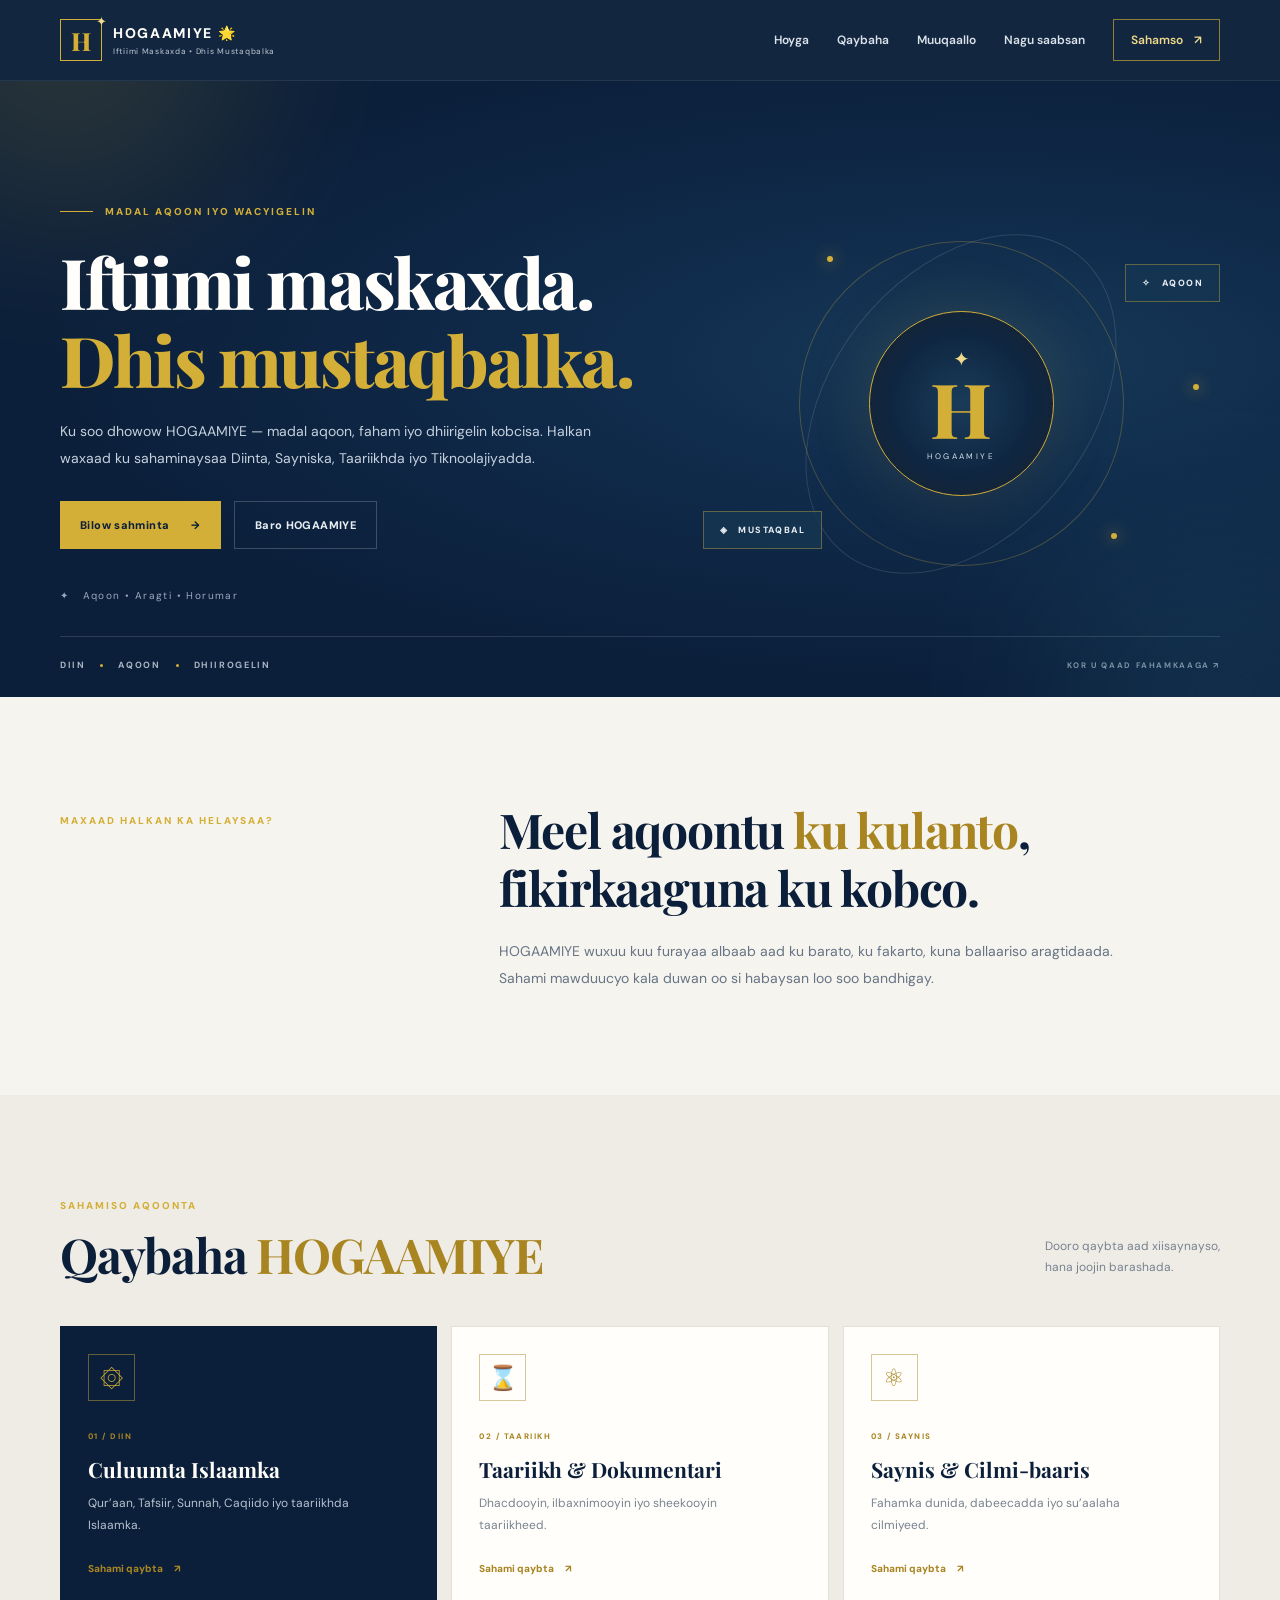
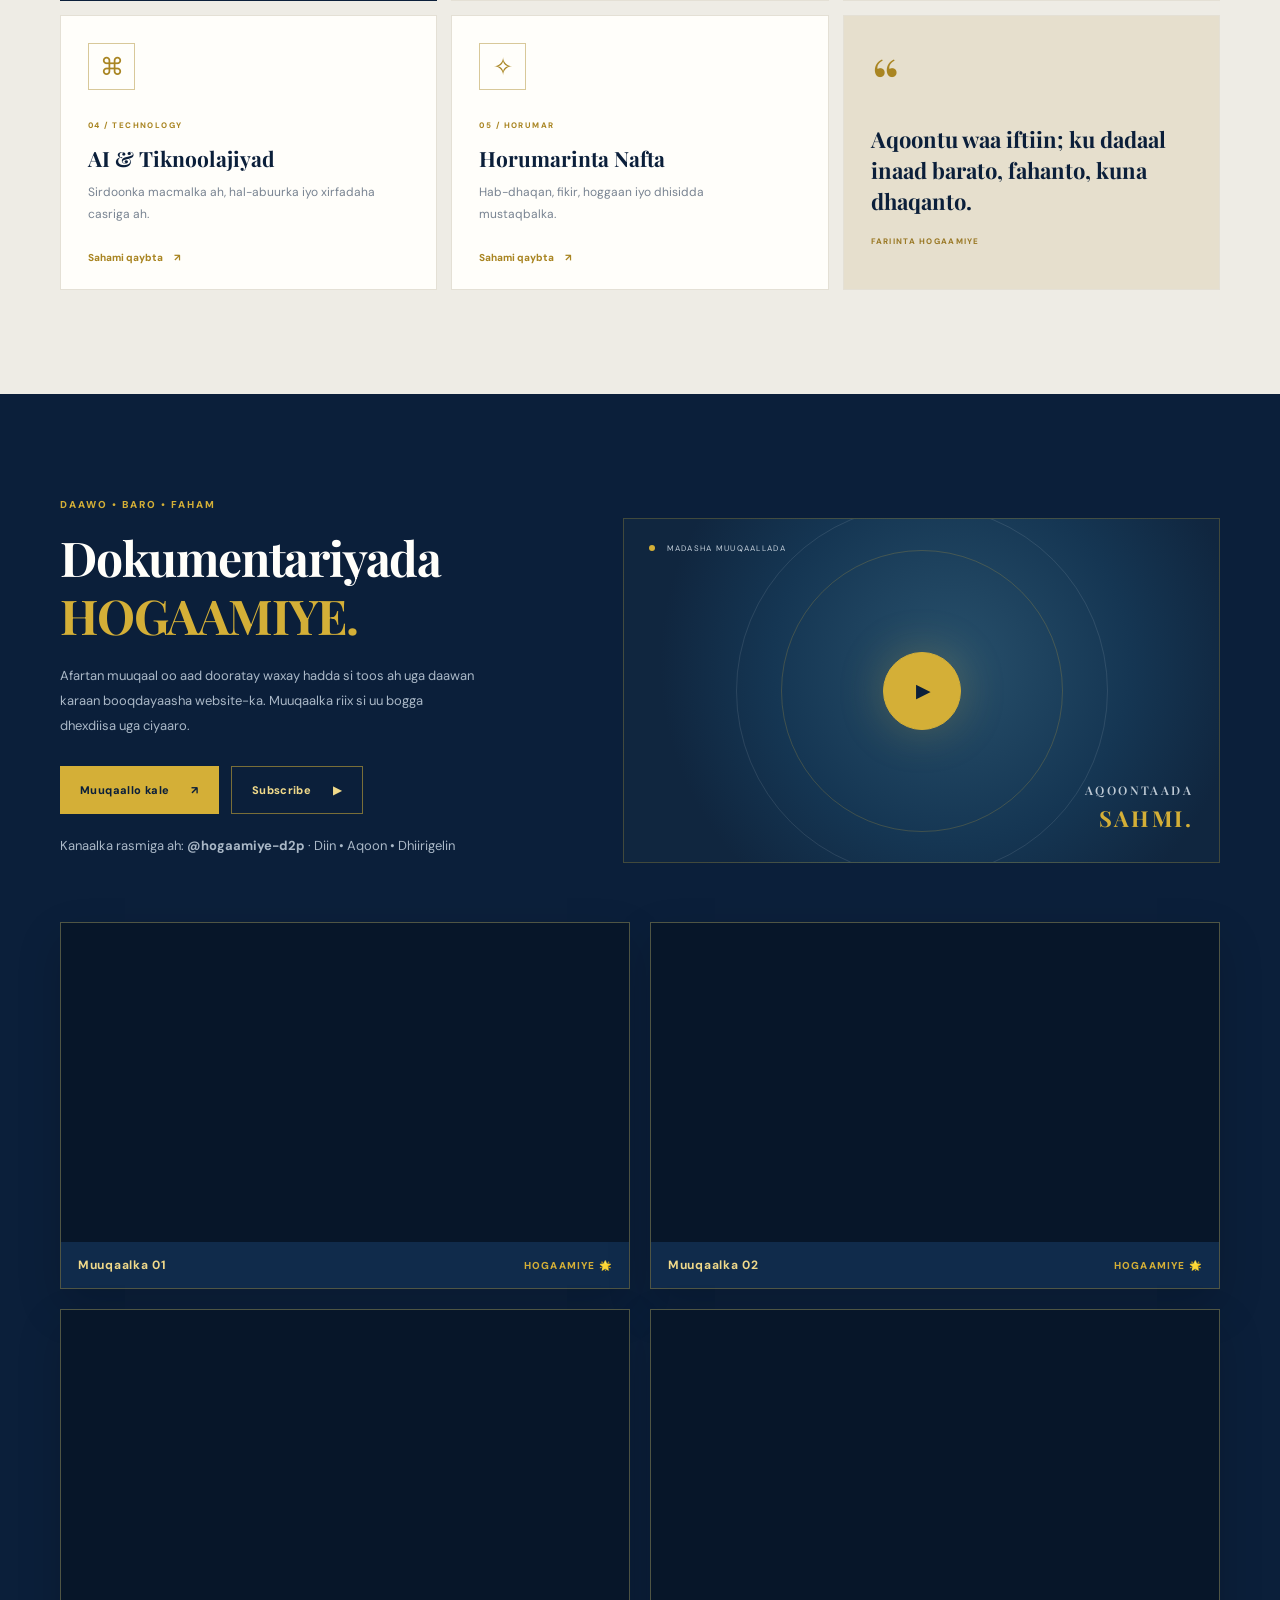
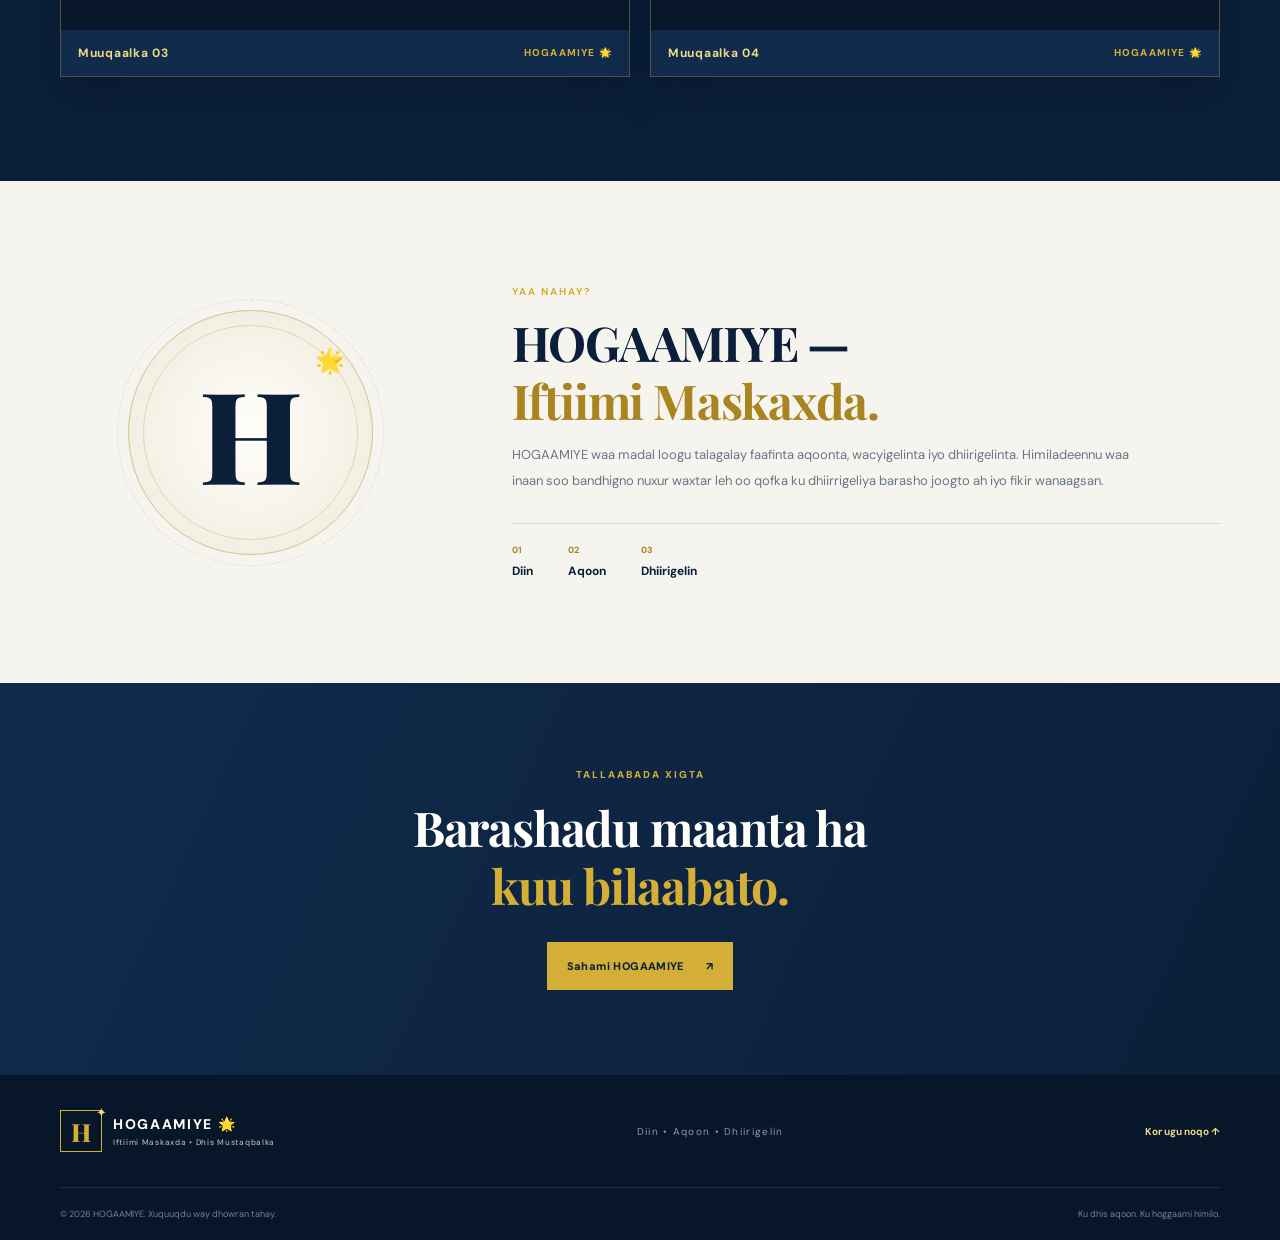
==== index.html @ 1dc95481 "Update index.html" ====
<!DOCTYPE html>
<html lang="so">
<head>
  <meta charset="UTF-8">
  <meta name="viewport" content="width=device-width, initial-scale=1.0">
  <meta name="theme-color" content="#0b1f3a">
    <meta name="description" content="HOGAAMIYE — Iftiimi Maskaxda, Dhis Mustaqbalka. Diin, Aqoon iyo Dhiirigelin.">
   <link rel="canonical" href="https://farxaancabdiawyuunis4527-coder.github.io/hogaamiye-website/"><link rel="canonical" href="https://farxaancabdiawyuunis4527-coder.github.io/hogaamiye-website/">
<meta name="google-site-verification" content="nYVg5DoBSWemL8lHTzxCC81FP32KSUii2w-aWus8ct8" />
  <meta property="og:type" content="website">
  <meta property="og:locale" content="so_SO">
  <meta property="og:site_name" content="HOGAAMIYE">
  <meta property="og:title" content="HOGAAMIYE 🌟 | Iftiimi Maskaxda">
  <meta property="og:description" content="Diin, Aqoon iyo Dhiirigelin. Iftiimi Maskaxda, Dhis Mustaqbalka.">
  <meta property="og:url" content="https://farxaancabdiawyuunis4527-coder.github.io/hogaamiye-website/">

  <meta name="twitter:card" content="summary">
  <meta name="twitter:title" content="HOGAAMIYE 🌟">

    <meta name="twitter:description" content="Iftiimi Maskaxda • Dhis Mustaqbalka">
  <title>HOGAAMIYE 🌟 | Iftiimi Maskaxda</title>
  <link rel="preconnect" href="https://fonts.googleapis.com">
  <link rel="preconnect" href="https://fonts.gstatic.com" crossorigin>
  <link href="https://fonts.googleapis.com/css2?family=DM+Sans:wght@400;500;600;700;800&family=Playfair+Display:wght@600;700;800&display=swap" rel="stylesheet">
  <link rel="stylesheet" href="styles.css">
  <script src="script.js" defer></script>
  <style>
    .video-library{display:grid;grid-template-columns:repeat(2,minmax(0,1fr));gap:20px;margin-top:38px}
    .video-card{overflow:hidden;background:#102b4b;border:1px solid rgba(212,175,55,.32);box-shadow:0 18px 42px rgba(0,0,0,.16)}
    .video-frame{position:relative;width:100%;aspect-ratio:16/9;background:#071629}
    .video-frame iframe{position:absolute;inset:0;width:100%;height:100%;border:0}
    .video-card-caption{display:flex;justify-content:space-between;align-items:center;gap:12px;padding:15px 17px;color:#f6f4ee}
    .video-card-caption strong{font-size:12px;letter-spacing:.06em}
    .video-card-caption span{color:#d4af37;font-size:10px;font-weight:800;letter-spacing:.12em}
    .channel-actions{display:flex;flex-wrap:wrap;gap:12px;margin-top:28px}
    .channel-note{margin-top:16px;color:#aab8c7;font-size:11px;line-height:1.7}
    @media(max-width:640px){.video-library{grid-template-columns:1fr;gap:15px}.video-card-caption{padding:13px 14px}.channel-actions{flex-direction:column;align-items:stretch}.channel-actions .button{width:100%}}
  </style>
</head>
<body>
  <a class="skip-link" href="#main">U gudub nuxurka</a>
  <header class="site-header">
    <div class="container nav-wrap">
      <a class="brand" href="#home" aria-label="HOGAAMIYE - Hoyga">
        <span class="brand-mark">H<span>✦</span></span>
        <span class="brand-name">HOGAAMIYE <b>🌟</b><small>Iftiimi Maskaxda • Dhis Mustaqbalka</small></span>
      </a>
      <button class="menu-toggle" type="button" aria-label="Fur menu-ga" aria-expanded="false" aria-controls="primary-nav"><span></span><span></span><span></span></button>
      <nav class="nav-links" id="primary-nav" aria-label="Menu-ga guud">
        <a href="#home">Hoyga</a><a href="#qaybaha">Qaybaha</a><a href="#muuqaallo">Muuqaallo</a><a href="#nagu-saabsan">Nagu saabsan</a>
        <a class="nav-cta" href="#qaybaha">Sahamso <span>↗</span></a>
      </nav>
    </div>
  </header>

  <main id="main">
    <section class="hero" id="home">
      <div class="hero-glow glow-one"></div><div class="hero-glow glow-two"></div>
      <div class="container hero-grid">
        <div class="hero-copy">
          <p class="eyebrow"><span></span> MADAL AQOON IYO WACYIGELIN</p>
          <h1>Iftiimi maskaxda.<br><em>Dhis mustaqbalka.</em></h1>
          <p class="hero-description">Ku soo dhowow HOGAAMIYE — madal aqoon, faham iyo dhiirigelin kobcisa. Halkan waxaad ku sahaminaysaa Diinta, Sayniska, Taariikhda iyo Tiknoolajiyadda.</p>
          <div class="hero-actions"><a class="button button-gold" href="#qaybaha">Bilow sahminta <span>→</span></a><a class="button button-quiet" href="#nagu-saabsan">Baro HOGAAMIYE</a></div>
          <p class="hero-note">✦ &nbsp; Aqoon • Aragti • Horumar</p>
        </div>
        <div class="hero-art" aria-label="Astaanta HOGAAMIYE">
          <div class="art-ring ring-one"></div><div class="art-ring ring-two"></div>
          <div class="art-core"><span class="core-spark">✦</span><strong>H</strong><small>HOGAAMIYE</small></div>
          <div class="floating-card floating-top">✧ &nbsp; AQOON</div><div class="floating-card floating-bottom">◈ &nbsp; MUSTAQBAL</div>
          <i class="art-dot dot-one"></i><i class="art-dot dot-two"></i><i class="art-dot dot-three"></i>
        </div>
      </div>
      <div class="container hero-bottom"><span>DIIN</span><i></i><span>AQOON</span><i></i><span>DHIIROGELIN</span><b>KOR U QAAD FAHAMKAAGA ↗</b></div>
    </section>

    <section class="intro section">
      <div class="container intro-grid"><p class="section-kicker">MAXAAD HALKAN KA HELAYSAA?</p><div><h2>Meel aqoontu <em>ku kulanto</em>,<br>fikirkaaguna ku kobco.</h2><p class="intro-text">HOGAAMIYE wuxuu kuu furayaa albaab aad ku barato, ku fakarto, kuna ballaariso aragtidaada. Sahami mawduucyo kala duwan oo si habaysan loo soo bandhigay.</p></div></div>
    </section>

    <section class="topics-section section" id="qaybaha">
      <div class="container">
        <div class="section-heading"><div><p class="section-kicker">SAHAMISO AQOONTA</p><h2>Qaybaha <em>HOGAAMIYE</em></h2></div><p>Dooro qaybta aad xiisaynayso,<br>hana joojin barashada.</p></div>
        <div class="topic-grid">
          <article class="topic-card topic-feature"><div class="topic-icon">۞</div><span class="topic-number">01 / DIIN</span><h3>Culuumta Islaamka</h3><p>Qur’aan, Tafsiir, Sunnah, Caqiido iyo taariikhda Islaamka.</p><a class="topic-link" href="#muuqaallo">Sahami qaybta <span>↗</span></a></article>
          <article class="topic-card"><div class="topic-icon">⌛</div><span class="topic-number">02 / TAARIIKH</span><h3>Taariikh & Dokumentari</h3><p>Dhacdooyin, ilbaxnimooyin iyo sheekooyin taariikheed.</p><a class="topic-link" href="#muuqaallo">Sahami qaybta <span>↗</span></a></article>
          <article class="topic-card"><div class="topic-icon">⚛</div><span class="topic-number">03 / SAYNIS</span><h3>Saynis & Cilmi-baaris</h3><p>Fahamka dunida, dabeecadda iyo su’aalaha cilmiyeed.</p><a class="topic-link" href="#muuqaallo">Sahami qaybta <span>↗</span></a></article>
          <article class="topic-card"><div class="topic-icon">⌘</div><span class="topic-number">04 / TECHNOLOGY</span><h3>AI & Tiknoolajiyad</h3><p>Sirdoonka macmalka ah, hal-abuurka iyo xirfadaha casriga ah.</p><a class="topic-link" href="#muuqaallo">Sahami qaybta <span>↗</span></a></article>
          <article class="topic-card"><div class="topic-icon">✧</div><span class="topic-number">05 / HORUMAR</span><h3>Horumarinta Nafta</h3><p>Hab-dhaqan, fikir, hoggaan iyo dhisidda mustaqbalka.</p><a class="topic-link" href="#muuqaallo">Sahami qaybta <span>↗</span></a></article>
          <article class="topic-card topic-quote"><span class="quote-mark">“</span><blockquote>Aqoontu waa iftiin; ku dadaal inaad barato, fahanto, kuna dhaqanto.</blockquote><span class="quote-credit">FARIINTA HOGAAMIYE</span></article>
        </div>
      </div>
    </section>

    <section class="media-section section" id="muuqaallo">
      <div class="container">
        <div class="media-wrap">
          <div class="media-copy">
            <p class="section-kicker">DAAWO • BARO • FAHAM</p>
            <h2>Dokumentariyada<br><em>HOGAAMIYE.</em></h2>
            <p>Afartan muuqaal oo aad dooratay waxay hadda si toos ah uga daawan karaan booqdayaasha website-ka. Muuqaalka riix si uu bogga dhexdiisa uga ciyaaro.</p>
            <div class="channel-actions">
              <a class="button button-gold" href="https://www.youtube.com/@hogaamiye-d2p/videos" target="_blank" rel="noopener noreferrer">Muuqaallo kale <span>↗</span></a>
              <a class="button button-outline" href="https://www.youtube.com/@hogaamiye-d2p?sub_confirmation=1" target="_blank" rel="noopener noreferrer">Subscribe <span>▶</span></a>
            </div>
            <p class="channel-note">Kanaalka rasmiga ah: <strong>@hogaamiye-d2p</strong> · Diin • Aqoon • Dhiirigelin</p>
          </div>
          <div class="media-visual"><div class="play-orbit">▶</div><div class="media-label"><i></i> MADASHA MUUQAALLADA</div><div class="media-caption">AQOONTAADA<br><strong>SAHMI.</strong></div></div>
        </div>

        <div class="video-library" aria-label="Afarta muuqaal ee HOGAAMIYE">
          <article class="video-card">
            <div class="video-frame"><iframe src="https://www.youtube-nocookie.com/embed/nGysJ0yKQR0" title="Muuqaalka koowaad ee HOGAAMIYE" loading="lazy" allow="accelerometer; autoplay; clipboard-write; encrypted-media; gyroscope; picture-in-picture; web-share" referrerpolicy="strict-origin-when-cross-origin" allowfullscreen></iframe></div>
            <div class="video-card-caption"><strong>Muuqaalka 01</strong><span>HOGAAMIYE 🌟</span></div>
          </article>
          <article class="video-card">
            <div class="video-frame"><iframe src="https://www.youtube-nocookie.com/embed/wNEOc0eQx5k" title="Muuqaalka labaad ee HOGAAMIYE" loading="lazy" allow="accelerometer; autoplay; clipboard-write; encrypted-media; gyroscope; picture-in-picture; web-share" referrerpolicy="strict-origin-when-cross-origin" allowfullscreen></iframe></div>
            <div class="video-card-caption"><strong>Muuqaalka 02</strong><span>HOGAAMIYE 🌟</span></div>
          </article>
          <article class="video-card">
            <div class="video-frame"><iframe src="https://www.youtube-nocookie.com/embed/G75jPDDBTy0" title="Muuqaalka saddexaad ee HOGAAMIYE" loading="lazy" allow="accelerometer; autoplay; clipboard-write; encrypted-media; gyroscope; picture-in-picture; web-share" referrerpolicy="strict-origin-when-cross-origin" allowfullscreen></iframe></div>
            <div class="video-card-caption"><strong>Muuqaalka 03</strong><span>HOGAAMIYE 🌟</span></div>
          </article>
          <article class="video-card">
            <div class="video-frame"><iframe src="https://www.youtube-nocookie.com/embed/3ZjzNCwo0BY" title="Muuqaalka afraad ee HOGAAMIYE" loading="lazy" allow="accelerometer; autoplay; clipboard-write; encrypted-media; gyroscope; picture-in-picture; web-share" referrerpolicy="strict-origin-when-cross-origin" allowfullscreen></iframe></div>
            <div class="video-card-caption"><strong>Muuqaalka 04</strong><span>HOGAAMIYE 🌟</span></div>
          </article>
        </div>
      </div>
    </section>

    <section class="about-section section" id="nagu-saabsan">
      <div class="container about-grid"><div class="about-symbol"><span>H</span><b>🌟</b></div><div class="about-copy"><p class="section-kicker">YAA NAHAY?</p><h2>HOGAAMIYE —<br><em>Iftiimi Maskaxda.</em></h2><p>HOGAAMIYE waa madal loogu talagalay faafinta aqoonta, wacyigelinta iyo dhiirigelinta. Himiladeennu waa inaan soo bandhigno nuxur waxtar leh oo qofka ku dhiirrigeliya barasho joogto ah iyo fikir wanaagsan.</p><div class="values-row"><span>01 <b>Diin</b></span><span>02 <b>Aqoon</b></span><span>03 <b>Dhiirigelin</b></span></div></div></div>
    </section>

    <section class="closing-section"><div class="container closing-inner"><p class="section-kicker">TALLAABADA XIGTA</p><h2>Barashadu maanta ha<br><em>kuu bilaabato.</em></h2><a class="button button-gold" href="#qaybaha">Sahami HOGAAMIYE <span>↗</span></a></div></section>
  </main>

  <footer class="site-footer"><div class="container footer-top"><a class="brand" href="#home"><span class="brand-mark">H<span>✦</span></span><span class="brand-name">HOGAAMIYE <b>🌟</b><small>Iftiimi Maskaxda • Dhis Mustaqbalka</small></span></a><p>Diin • Aqoon • Dhiirigelin</p><a class="back-top" href="#home">Kor ugu noqo ↑</a></div><div class="container footer-bottom"><span>© <span id="current-year">2026</span> HOGAAMIYE. Xuquuqdu way dhowran tahay.</span><span>Ku dhis aqoon. Ku hoggaami himilo.</span></div></footer>
</body>
</html>
---- styles.css ----
:root{--navy:#0b1f3a;--navy2:#102b4b;--gold:#d4af37;--gold-light:#f0d98a;--paper:#f6f4ee;--white:#fffefa;--ink:#17283b;--muted:#aab5c1;--serif:'Playfair Display',Georgia,serif;--sans:'DM Sans',Arial,sans-serif}
*{box-sizing:border-box}html{scroll-behavior:smooth;scroll-padding-top:85px}body{margin:0;font-family:var(--sans);color:var(--ink);background:var(--paper);-webkit-font-smoothing:antialiased}a{color:inherit;text-decoration:none}.container{width:min(1160px,calc(100% - 48px));margin-inline:auto}.section{padding:104px 0}.skip-link{position:absolute;top:-60px;left:16px;z-index:1000;padding:12px 16px;background:var(--gold);color:var(--navy)}.skip-link:focus{top:12px}
.site-header{position:sticky;top:0;z-index:100;background:rgba(11,31,58,.97);border-bottom:1px solid rgba(255,255,255,.08);backdrop-filter:blur(14px)}.nav-wrap{min-height:80px;display:flex;align-items:center;justify-content:space-between;gap:24px}.brand{display:inline-flex;align-items:center;gap:11px;color:var(--white)}.brand-mark{width:42px;height:42px;display:grid;place-items:center;position:relative;border:1px solid var(--gold);color:var(--gold);font:800 25px var(--serif)}.brand-mark span{position:absolute;top:-7px;right:-6px;font:13px var(--sans);color:var(--gold-light)}.brand-name{font-weight:800;letter-spacing:.12em;font-size:14px}.brand-name b{color:var(--gold)}.brand-name small{display:block;margin-top:4px;color:#aab5c1;font-size:8px;font-weight:500;letter-spacing:.09em}.nav-links{display:flex;align-items:center;gap:28px;color:#dbe2e9;font-size:12px;font-weight:600}.nav-links>a:not(.nav-cta):hover{color:var(--gold-light)}.nav-cta{padding:12px 17px;border:1px solid rgba(212,175,55,.65);color:var(--gold-light)}.nav-cta span{margin-left:8px}.menu-toggle{display:none;border:1px solid rgba(255,255,255,.22);background:transparent;padding:9px}.menu-toggle span{width:21px;height:2px;display:block;background:var(--gold);margin:4px}
.hero{position:relative;overflow:hidden;padding:90px 0 26px;color:var(--white);background:radial-gradient(ellipse at 77% 45%,#173958 0,#102b4b 28%,var(--navy) 68%)}.hero-glow{position:absolute;width:370px;height:370px;border-radius:50%;filter:blur(85px);opacity:.14;pointer-events:none}.glow-one{background:var(--gold);top:-230px;left:-120px}.glow-two{background:#3c88ad;right:-130px;bottom:-190px}.hero-grid{min-height:465px;display:grid;grid-template-columns:1.08fr .92fr;align-items:center;gap:35px;position:relative;z-index:1}.eyebrow,.section-kicker{color:var(--gold);font-size:10px;font-weight:800;letter-spacing:.2em}.eyebrow{display:flex;align-items:center;gap:12px}.eyebrow span{width:33px;height:1px;background:var(--gold)}.hero h1{margin:24px 0 20px;font:800 clamp(43px,5.5vw,70px)/1.12 var(--serif);letter-spacing:-.035em}.hero h1 em,h2 em{color:var(--gold);font-style:normal}.hero-description{max-width:540px;color:#c5d0dc;line-height:1.9;font-size:14px}.hero-actions{display:flex;flex-wrap:wrap;align-items:center;gap:13px;margin-top:30px}.button{min-height:48px;display:inline-flex;align-items:center;justify-content:center;gap:22px;padding:0 20px;font-size:11px;font-weight:800;letter-spacing:.035em;transition:transform .2s,background .2s}.button:hover{transform:translateY(-3px)}.button-gold{background:var(--gold);color:var(--navy)}.button-gold:hover{background:var(--gold-light)}.button-quiet{color:#e8edf2;border:1px solid rgba(255,255,255,.2)}.hero-note{margin-top:40px;color:#9aaabc;font-size:10px;letter-spacing:.14em}.hero-art{min-height:400px;display:grid;place-items:center;position:relative}.art-ring{position:absolute;border:1px solid rgba(212,175,55,.28);border-radius:50%}.ring-one{width:325px;height:325px;transform:rotate(-24deg)}.ring-two{width:260px;height:380px;border-color:rgba(255,255,255,.12);transform:rotate(38deg)}.art-core{width:185px;height:185px;display:flex;flex-direction:column;align-items:center;justify-content:center;border-radius:50%;border:1px solid var(--gold);background:radial-gradient(circle,#1a3c59,#0b1f3a 72%);box-shadow:0 0 65px rgba(212,175,55,.13),inset 0 0 30px rgba(212,175,55,.08)}.core-spark{color:var(--gold-light);font-size:20px}.core-title{color:var(--gold);font:800 76px/.95 var(--serif)}.art-core strong{color:var(--gold);font:800 76px/.95 var(--serif)}.art-core small{margin-top:7px;color:#d6deea;font-size:8px;letter-spacing:.3em}.floating-card{position:absolute;padding:12px 16px;color:#e8edf2;background:rgba(21,54,82,.8);border:1px solid rgba(212,175,55,.4);font-size:9px;font-weight:800;letter-spacing:.16em}.floating-top{top:60px;right:0}.floating-bottom{bottom:55px;left:0}.art-dot{position:absolute;width:6px;height:6px;background:var(--gold);border-radius:50%;box-shadow:0 0 15px var(--gold)}.dot-one{top:52px;left:24%}.dot-two{bottom:65px;right:20%}.dot-three{top:45%;right:4%}.hero-bottom{display:flex;align-items:center;gap:15px;padding-top:22px;border-top:1px solid rgba(255,255,255,.13);color:#aab5c1;font-size:9px;font-weight:700;letter-spacing:.18em}.hero-bottom i{width:3px;height:3px;border-radius:50%;background:var(--gold)}.hero-bottom b{margin-left:auto;color:#8292a3;font-size:8px}
.intro{background:var(--paper)}.intro-grid{display:grid;grid-template-columns:.7fr 1.3fr;gap:50px}.intro .section-kicker{margin-top:13px}h2{margin:0;font:700 clamp(34px,4vw,48px)/1.2 var(--serif);letter-spacing:-.025em;color:var(--navy)}.intro h2 em,.section-heading h2 em,.about-copy h2 em{color:#a98522}.intro-text{max-width:620px;margin:22px 0 0;color:#667485;font-size:14px;line-height:1.9}.topics-section{background:#eeece5}.section-heading{display:flex;justify-content:space-between;align-items:end;gap:30px;margin-bottom:42px}.section-heading .section-kicker{margin:0 0 14px}.section-heading>p{margin:0 0 5px;color:#778291;font-size:12px;line-height:1.8}.topic-grid{display:grid;grid-template-columns:repeat(3,1fr);gap:14px}.topic-card{min-height:275px;padding:27px;position:relative;overflow:hidden;background:var(--white);border:1px solid #e4e0d5;transition:transform .25s,box-shadow .25s}.topic-card:hover{transform:translateY(-5px);box-shadow:0 17px 35px rgba(11,31,58,.08)}.topic-feature{color:var(--white);background:var(--navy);border-color:var(--navy)}.topic-icon{display:grid;place-items:center;width:47px;height:47px;margin-bottom:22px;border:1px solid rgba(169,133,34,.45);color:#a98522;font-size:24px}.topic-feature .topic-icon{color:var(--gold);border-color:rgba(212,175,55,.45)}.topic-number{color:#a98522;font-size:8px;font-weight:800;letter-spacing:.18em}.topic-card h3{margin:11px 0 10px;color:var(--navy);font:700 21px var(--serif)}.topic-feature h3{color:var(--white)}.topic-card p{max-width:290px;margin:0;color:#788391;font-size:12px;line-height:1.8}.topic-feature p{color:#b6c2ce}.topic-link{position:absolute;left:27px;bottom:25px;color:#a98522;font-size:10px;font-weight:800}.topic-link span{margin-left:9px}.topic-quote{display:flex;flex-direction:column;justify-content:center;background:#e6dfcd}.quote-mark{color:#a98522;font:70px/.65 var(--serif)}.topic-quote blockquote{margin:20px 0;color:var(--navy);font:700 22px/1.4 var(--serif)}.quote-credit{color:#9a7926;font-size:8px;font-weight:800;letter-spacing:.16em}
.media-section{color:var(--white);background:var(--navy)}.media-wrap{display:grid;grid-template-columns:.9fr 1.1fr;align-items:center;gap:75px}.media-copy .section-kicker{margin:0 0 18px}.media-copy h2{color:var(--white)}.media-copy h2 em{color:var(--gold)}.media-copy>p:not(.section-kicker){max-width:420px;margin:20px 0 25px;color:#aab8c7;font-size:13px;line-height:1.9}.button-outline{border:1px solid rgba(212,175,55,.55);color:var(--gold-light)}.media-visual{min-height:345px;position:relative;display:flex;align-items:center;justify-content:center;overflow:hidden;background:radial-gradient(circle at 55% 42%,#28506b,#153653 47%,#10263f 76%);border:1px solid rgba(212,175,55,.25)}.media-visual:before,.media-visual:after{content:"";position:absolute;width:280px;height:280px;border:1px solid rgba(212,175,55,.22);border-radius:50%}.media-visual:after{width:370px;height:370px;border-color:rgba(255,255,255,.1)}.play-orbit{z-index:1;width:78px;height:78px;display:grid;place-items:center;padding-left:4px;border:1px solid var(--gold);border-radius:50%;color:var(--navy);background:var(--gold);box-shadow:0 0 45px rgba(212,175,55,.25);font-size:19px}.media-label{position:absolute;top:24px;left:25px;z-index:2;color:#c0ccd8;font-size:8px;letter-spacing:.16em}.media-label i{display:inline-block;width:6px;height:6px;margin-right:8px;border-radius:50%;background:var(--gold)}.media-caption{position:absolute;right:26px;bottom:25px;z-index:2;color:#bdc9d4;text-align:right;font:600 12px/1.7 var(--serif);letter-spacing:.2em}.media-caption strong{color:var(--gold);font-size:22px}
.about-section{background:var(--paper)}.about-grid{display:grid;grid-template-columns:.7fr 1.3fr;align-items:center;gap:70px}.about-symbol{width:245px;height:245px;display:grid;place-items:center;position:relative;margin:auto;border:1px solid #d4c38f;border-radius:50%;background:radial-gradient(circle,#fffefa,#ede8d9)}.about-symbol:before,.about-symbol:after{content:"";position:absolute;inset:14px;border:1px solid #dfd5b7;border-radius:50%}.about-symbol:after{inset:-12px;border-style:dashed;opacity:.7}.about-symbol span{color:var(--navy);font:800 128px var(--serif)}.about-symbol b{position:absolute;top:34px;right:27px;color:#a98522;font-size:24px}.about-copy .section-kicker{margin:0 0 16px}.about-copy>p:not(.section-kicker){max-width:620px;color:#687687;font-size:13px;line-height:2}.values-row{display:flex;gap:35px;margin-top:29px;padding-top:20px;border-top:1px solid #ded9cc}.values-row span{color:#a98522;font-size:9px;font-weight:800;letter-spacing:.1em}.values-row b{display:block;margin-top:7px;color:var(--navy);font-size:12px;letter-spacing:0}.closing-section{padding:85px 0;text-align:center;color:var(--white);background:linear-gradient(115deg,#102b4b,#0b1f3a)}.closing-inner .section-kicker{margin:0 0 18px}.closing-inner h2{margin-bottom:28px;color:var(--white)}.closing-inner h2 em{color:var(--gold)}.site-footer{color:#aeb9c5;background:#071629}.footer-top{min-height:112px;display:flex;align-items:center;justify-content:space-between;gap:20px}.footer-top>p{color:#8d9bab;font-size:10px;letter-spacing:.13em}.back-top{color:var(--gold-light);font-size:10px;font-weight:700}.footer-bottom{display:flex;justify-content:space-between;gap:18px;padding:20px 0;border-top:1px solid rgba(255,255,255,.1);color:#728295;font-size:9px}
.reveal{opacity:0;transform:translateY(18px);transition:opacity .65s ease,transform .65s ease}.reveal.is-visible{opacity:1;transform:translateY(0)}
@media(max-width:850px){.nav-links{gap:16px}.hero-grid{grid-template-columns:1fr .8fr;gap:10px}.art-core{width:160px;height:160px}.art-core strong{font-size:64px}.ring-one{width:280px;height:280px}.ring-two{width:225px;height:330px}.topic-grid{grid-template-columns:repeat(2,1fr)}.media-wrap{gap:35px}}
@media(max-width:640px){.container{width:min(100% - 36px,520px)}.section{padding:74px 0}.nav-wrap{min-height:72px}.menu-toggle{display:block;cursor:pointer}.nav-links{display:none;position:absolute;top:71px;left:0;right:0;padding:18px 24px 24px;flex-direction:column;align-items:stretch;gap:0;background:var(--navy);border-top:1px solid rgba(255,255,255,.1)}.nav-links.is-open{display:flex}.nav-links>a{padding:14px 3px;border-bottom:1px solid rgba(255,255,255,.08)}.nav-links .nav-cta{margin-top:12px;padding:13px 15px;text-align:center}.hero{padding-top:62px}.hero-grid{display:flex;flex-direction:column;align-items:stretch;gap:4px}.hero h1{font-size:clamp(42px,12vw,59px)}.hero-description{font-size:13px}.hero-art{min-height:300px;margin-top:10px}.art-core{width:145px;height:145px}.art-core strong{font-size:58px}.ring-one{width:245px;height:245px}.ring-two{width:195px;height:295px}.floating-top{top:25px;right:2px}.floating-bottom{bottom:22px;left:0}.hero-bottom{flex-wrap:wrap;gap:10px;font-size:8px}.hero-bottom b{width:100%;margin:5px 0 0}.intro-grid,.about-grid{grid-template-columns:1fr;gap:23px}.intro .section-kicker{margin:0}.section-heading{align-items:start;flex-direction:column;gap:14px;margin-bottom:28px}.topic-grid{grid-template-columns:1fr;gap:12px}.topic-card{min-height:250px}.media-wrap{grid-template-columns:1fr;gap:35px}.media-visual{min-height:280px}.about-symbol{width:190px;height:190px}.about-symbol span{font-size:100px}.values-row{gap:18px;justify-content:space-between}.footer-top{padding:28px 0;align-items:flex-start;flex-direction:column}.footer-top>p{margin:0}.footer-bottom{flex-direction:column;line-height:1.7}}
@media(prefers-reduced-motion:reduce){*,*:before,*:after{scroll-behavior:auto!important;transition-duration:.01ms!important;animation-duration:.01ms!important;animation-iteration-count:1!important}}
/* HOGAAMIYE Documentary Video Gallery */
.video-library {
  display: grid;
  grid-template-columns: repeat(2, minmax(0, 1fr));
  gap: 20px;
  margin-top: 48px;
}

.video-card {
  min-width: 0;
  overflow: hidden;
  border: 1px solid rgba(212, 175, 55, .28);
  background: rgba(255, 255, 255, .035);
  transition: transform .25s ease,
              border-color .25s ease,
              box-shadow .25s ease;
}

.video-card:hover {
  transform: translateY(-4px);
  border-color: rgba(212, 175, 55, .72);
  box-shadow: 0 18px 36px rgba(0, 0, 0, .2);
}

.video-frame {
  position: relative;
  width: 100%;
  aspect-ratio: 16 / 9;
  overflow: hidden;
  background: #071629;
}

.video-frame iframe {
  position: absolute;
  inset: 0;
  display: block;
  width: 100%;
  height: 100%;
  border: 0;
}

.video-card-caption {
  display: flex;
  align-items: center;
  justify-content: space-between;
  gap: 12px;
  padding: 15px 18px;
}

.video-card-caption strong {
  color: var(--gold-light);
  font-size: 12px;
}

.video-card-caption span {
  color: #aab8c7;
  font-size: 10px;
}

@media (max-width: 640px) {
  .video-library {
    grid-template-columns: 1fr;
    gap: 16px;
    margin-top: 34px;
  }

  .video-card-caption {
    padding: 13px 15px;
  }
}
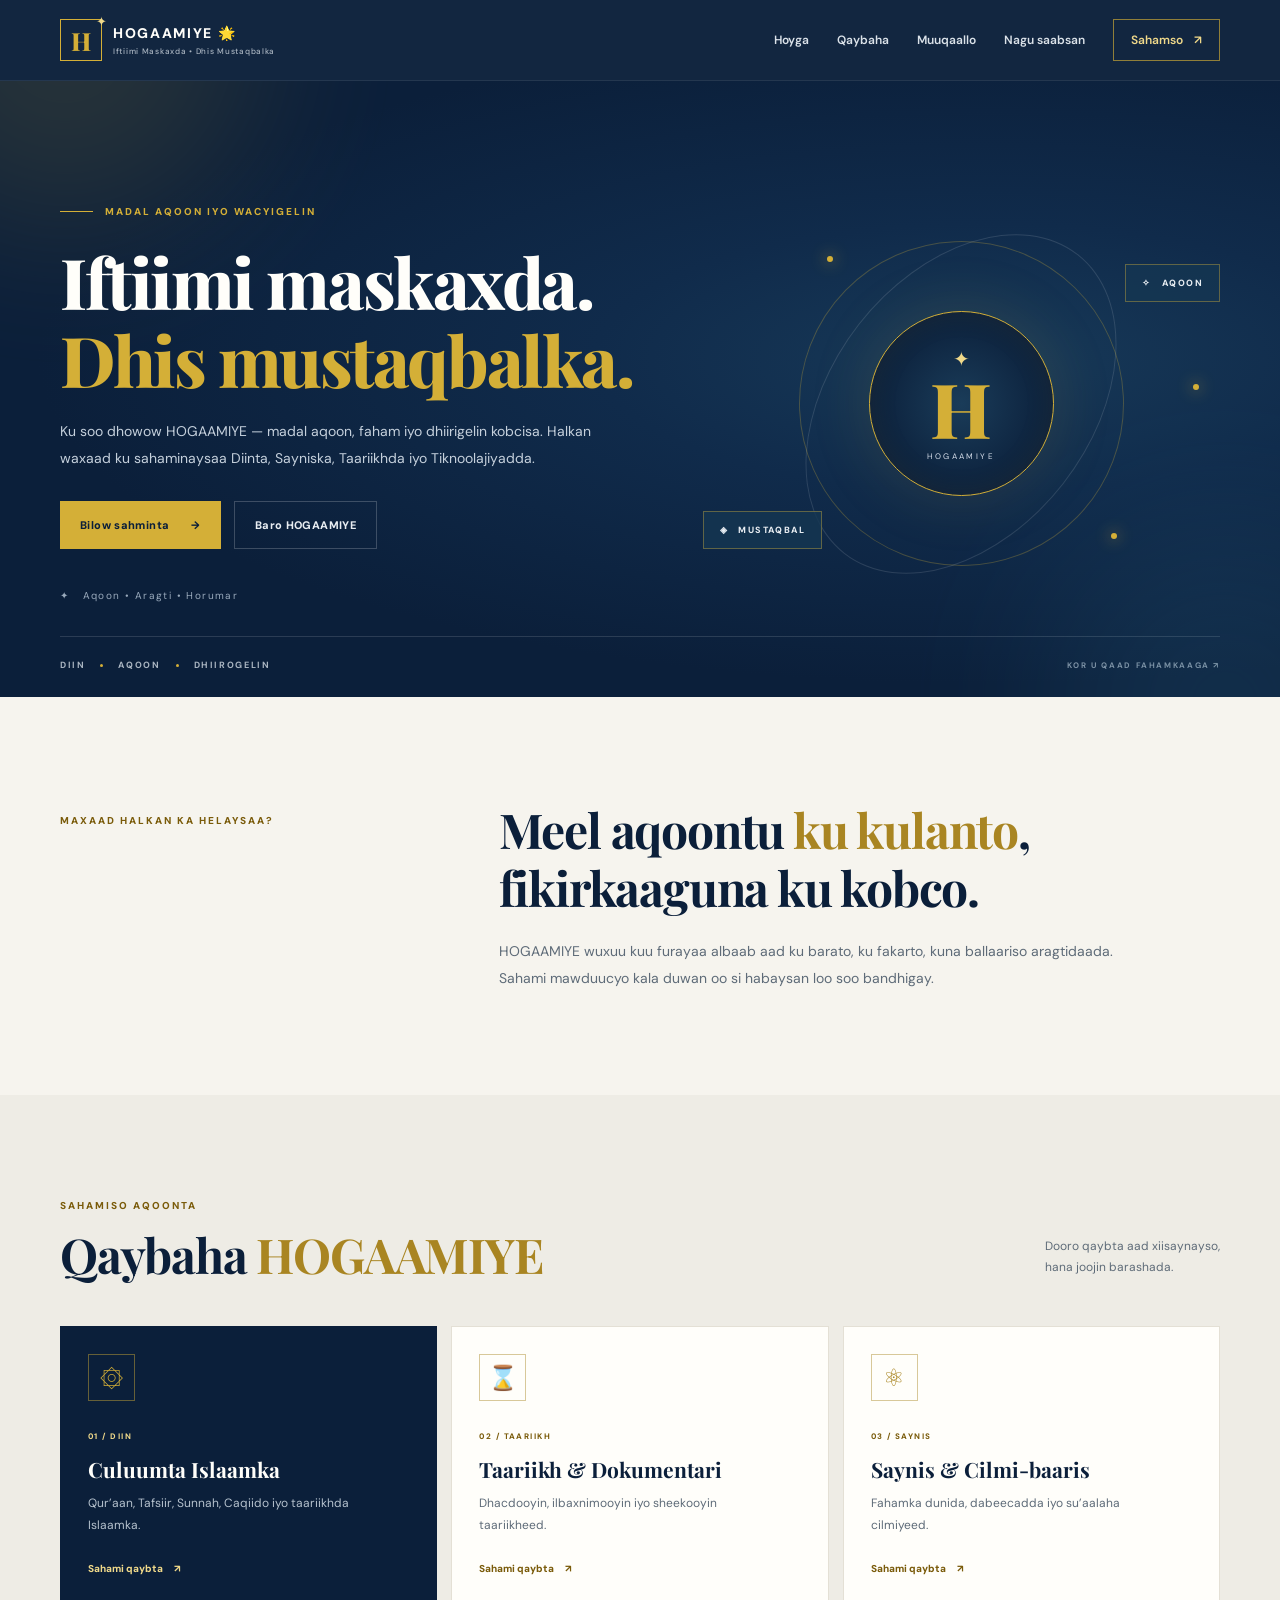
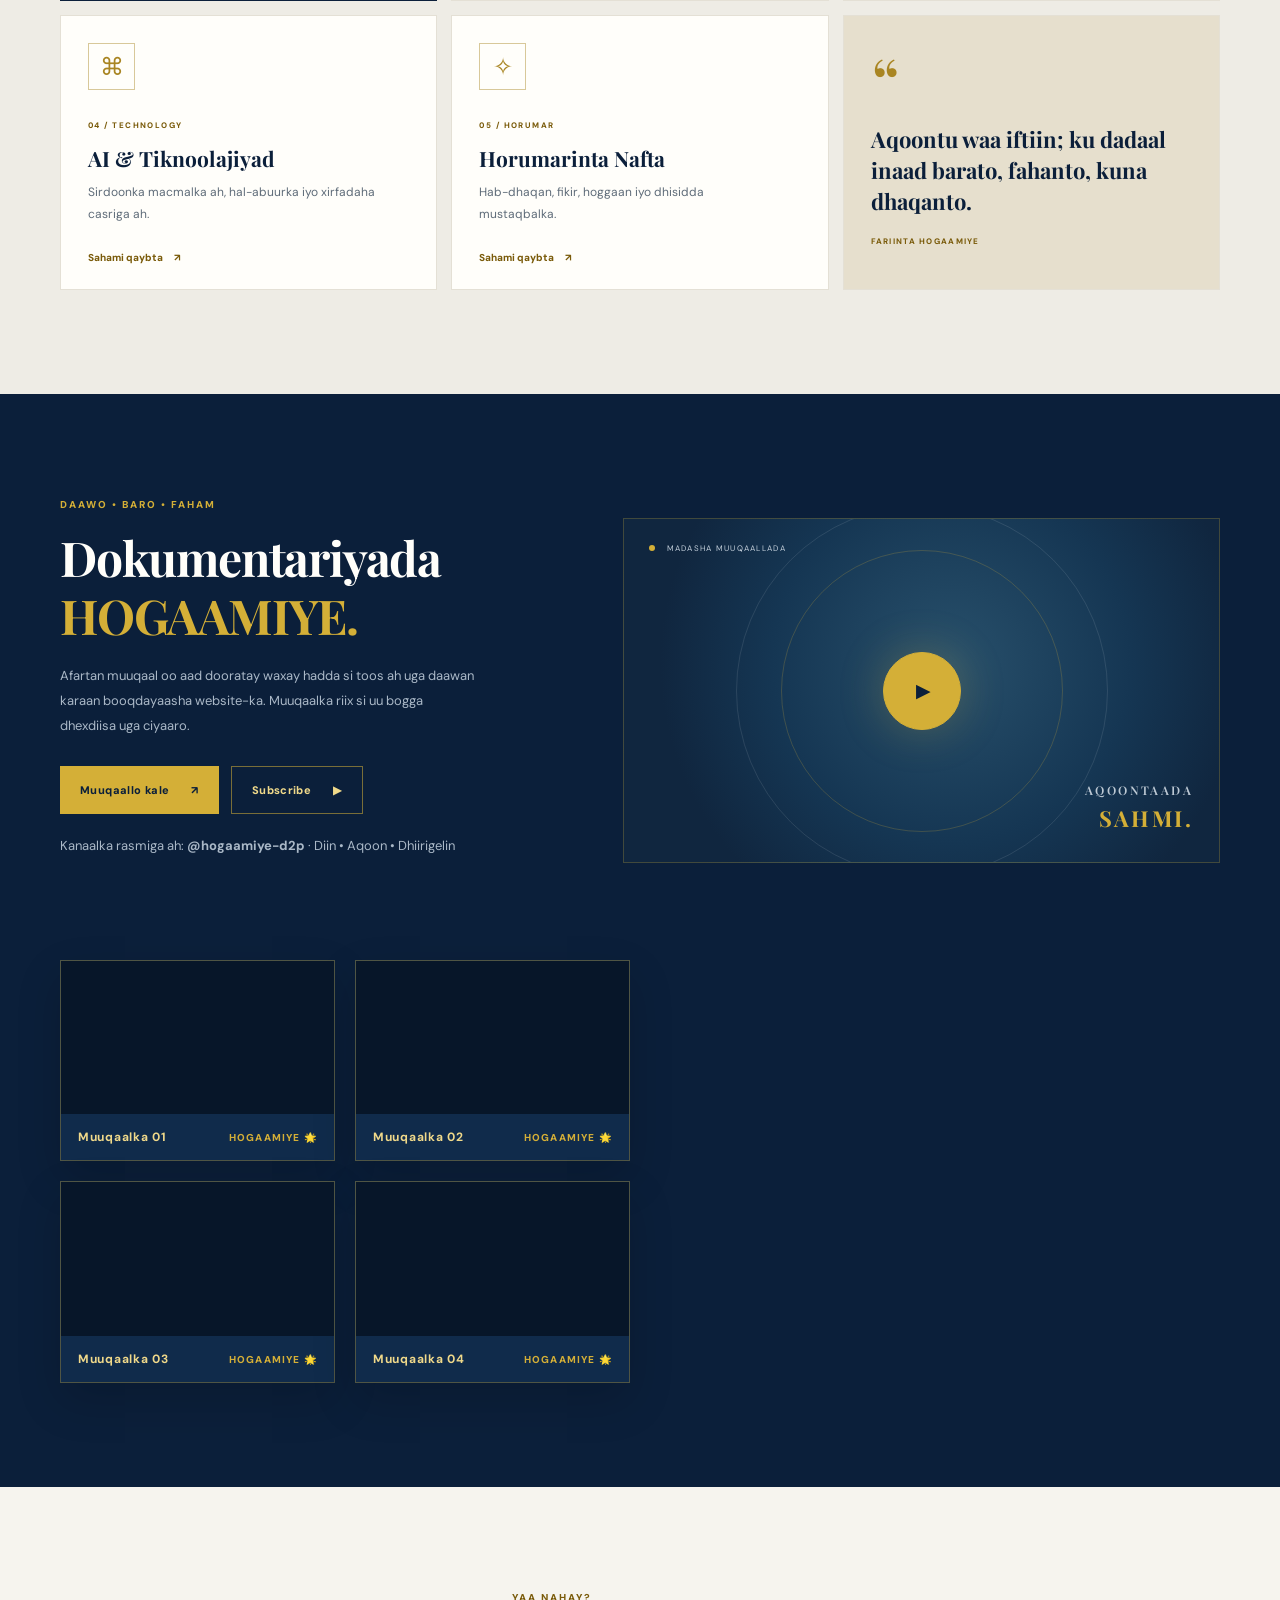
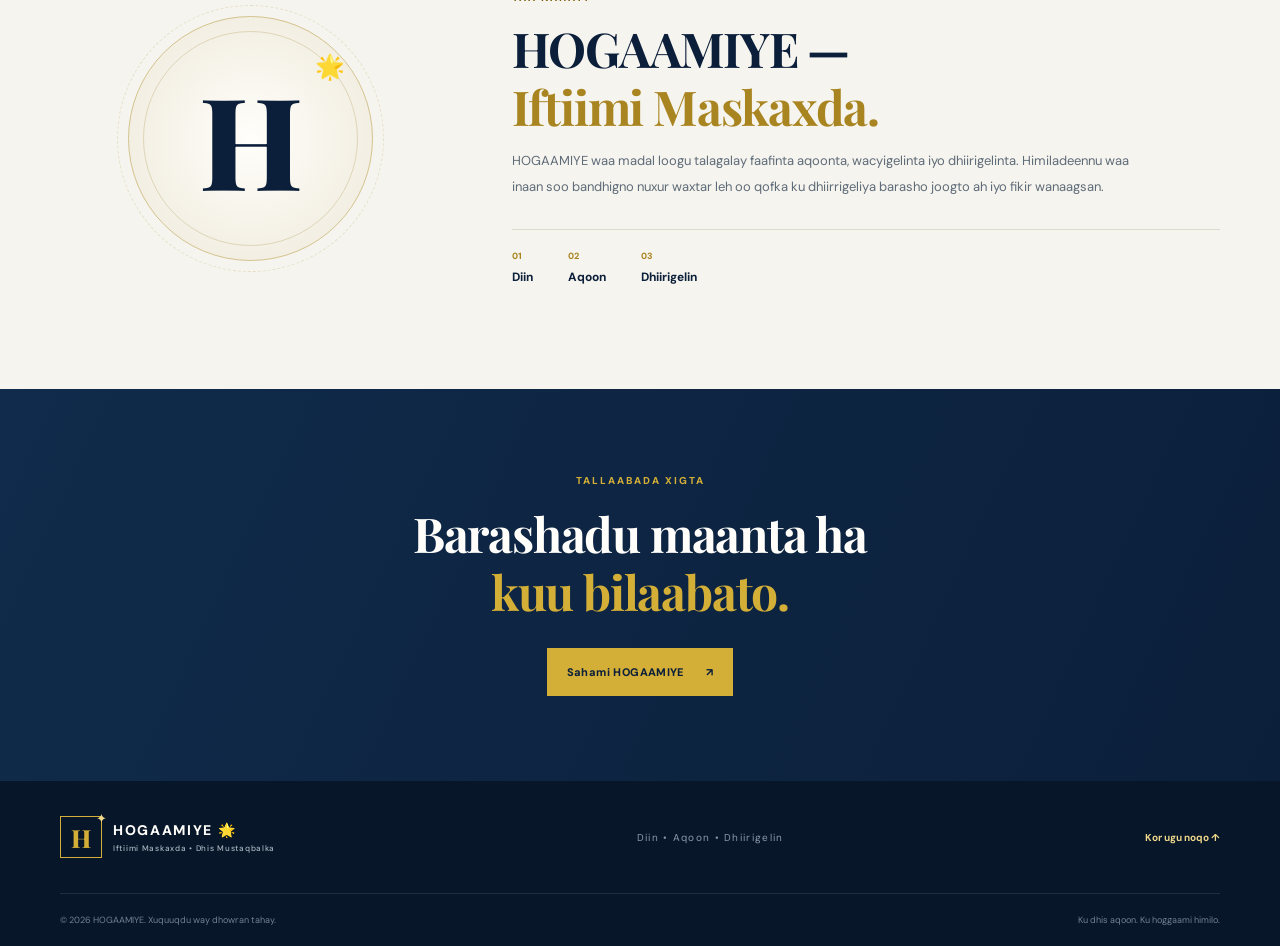
==== commit 32867dce: "Update index.html" ====
--- a/index.html
+++ b/index.html
@@ -4,8 +4,8 @@
   <meta charset="UTF-8">
   <meta name="viewport" content="width=device-width, initial-scale=1.0">
   <meta name="theme-color" content="#0b1f3a">
-    <meta name="description" content="HOGAAMIYE — Iftiimi Maskaxda, Dhis Mustaqbalka. Diin, Aqoon iyo Dhiirigelin.">
-   <link rel="canonical" href="https://farxaancabdiawyuunis4527-coder.github.io/hogaamiye-website/"><link rel="canonical" href="https://farxaancabdiawyuunis4527-coder.github.io/hogaamiye-website/">
+   <meta name="description" content="HOGAAMIYE — Iftiimi Maskaxda, Dhis Mustaqbalka. Diin, Aqoon iyo Dhiirigelin.">
+   <link rel="canonical" href="https://farxaancabdiawyuunis4527-coder.github.io/hogaamiye-website/">
 <meta name="google-site-verification" content="nYVg5DoBSWemL8lHTzxCC81FP32KSUii2w-aWus8ct8" />
   <meta property="og:type" content="website">
   <meta property="og:locale" content="so_SO">
@@ -14,7 +14,7 @@
   <meta property="og:description" content="Diin, Aqoon iyo Dhiirigelin. Iftiimi Maskaxda, Dhis Mustaqbalka.">
   <meta property="og:url" content="https://farxaancabdiawyuunis4527-coder.github.io/hogaamiye-website/">
 
-  <meta name="twitter:card" content="summary">
+  <meta name="twitter:card" content="summary_large_image">
   <meta name="twitter:title" content="HOGAAMIYE 🌟">
 
     <meta name="twitter:description" content="Iftiimi Maskaxda • Dhis Mustaqbalka">
@@ -36,7 +36,19 @@
     .channel-note{margin-top:16px;color:#aab8c7;font-size:11px;line-height:1.7}
     @media(max-width:640px){.video-library{grid-template-columns:1fr;gap:15px}.video-card-caption{padding:13px 14px}.channel-actions{flex-direction:column;align-items:stretch}.channel-actions .button{width:100%}}
   </style>
-</head>
+  <!-- HOGAAMIYE Favicon -->
+  <link rel="icon" type="image/png" sizes="512x512" href="hogaamiye-favicon.png">
+  <link rel="shortcut icon" href="favicon.ico">
+  <link rel="apple-touch-icon" sizes="180x180" href="apple-touch-icon.png">
+
+  <!-- HOGAAMIYE Social Sharing Image -->
+  <meta property="og:image" content="https://farxaancabdiawyuunis4527-coder.github.io/hogaamiye-website/hogaamiye-og-image.jpg">
+  <meta property="og:image:width" content="1200">
+  <meta property="og:image:height" content="630">
+  <meta property="og:image:alt" content="HOGAAMIYE — Iftiimi Maskaxda, Dhis Mustaqbalka">
+
+  <meta name="twitter:image" content="https://farxaancabdiawyuunis4527-coder.github.io/hogaamiye-website/hogaamiye-og-image.jpg">
+  <meta name="twitter:image:alt" content="HOGAAMIYE — Iftiimi Maskaxda, Dhis Mustaqbalka"></head>
 <body>
   <a class="skip-link" href="#main">U gudub nuxurka</a>
   <header class="site-header">
@@ -105,8 +117,16 @@
             </div>
             <p class="channel-note">Kanaalka rasmiga ah: <strong>@hogaamiye-d2p</strong> · Diin • Aqoon • Dhiirigelin</p>
           </div>
-          <div class="media-visual"><div class="play-orbit">▶</div><div class="media-label"><i></i> MADASHA MUUQAALLADA</div><div class="media-caption">AQOONTAADA<br><strong>SAHMI.</strong></div></div>
+           
+<a class="media-visual" href="#video-library" aria-label="U gudub afarta muuqaal ee HOGAAMIYE">
+  <div class="play-orbit">▶</div>
+  <div class="media-label"><i></i> MADASHA MUUQAALLADA</div>
+  <div class="media-caption">AQOONTAADA<br><strong>SAHMI.</strong></div>
+</a>
+
         </div>
+
+<div class="video-library" id="video-library" aria-label="Afarta muuqaal ee HOGAAMIYE">
 
         <div class="video-library" aria-label="Afarta muuqaal ee HOGAAMIYE">
           <article class="video-card">
--- a/styles.css
+++ b/styles.css
@@ -79,3 +79,25 @@
     padding: 13px 15px;
   }
 }
+/* HOGAAMIYE — Accessibility Contrast Improvements */
+
+.intro .section-kicker,
+.topics-section .section-kicker,
+.about-copy .section-kicker,
+.topic-number,
+.topic-link,
+.topic-quote .quote-credit {
+  color: #7a5b0a;
+}
+
+.topic-feature .topic-number,
+.topic-feature .topic-link {
+  color: #f0d98a;
+}
+
+.intro-text,
+.section-heading > p,
+.topic-card:not(.topic-feature) p,
+.about-copy > p:not(.section-kicker) {
+  color: #5e6b78;
+}
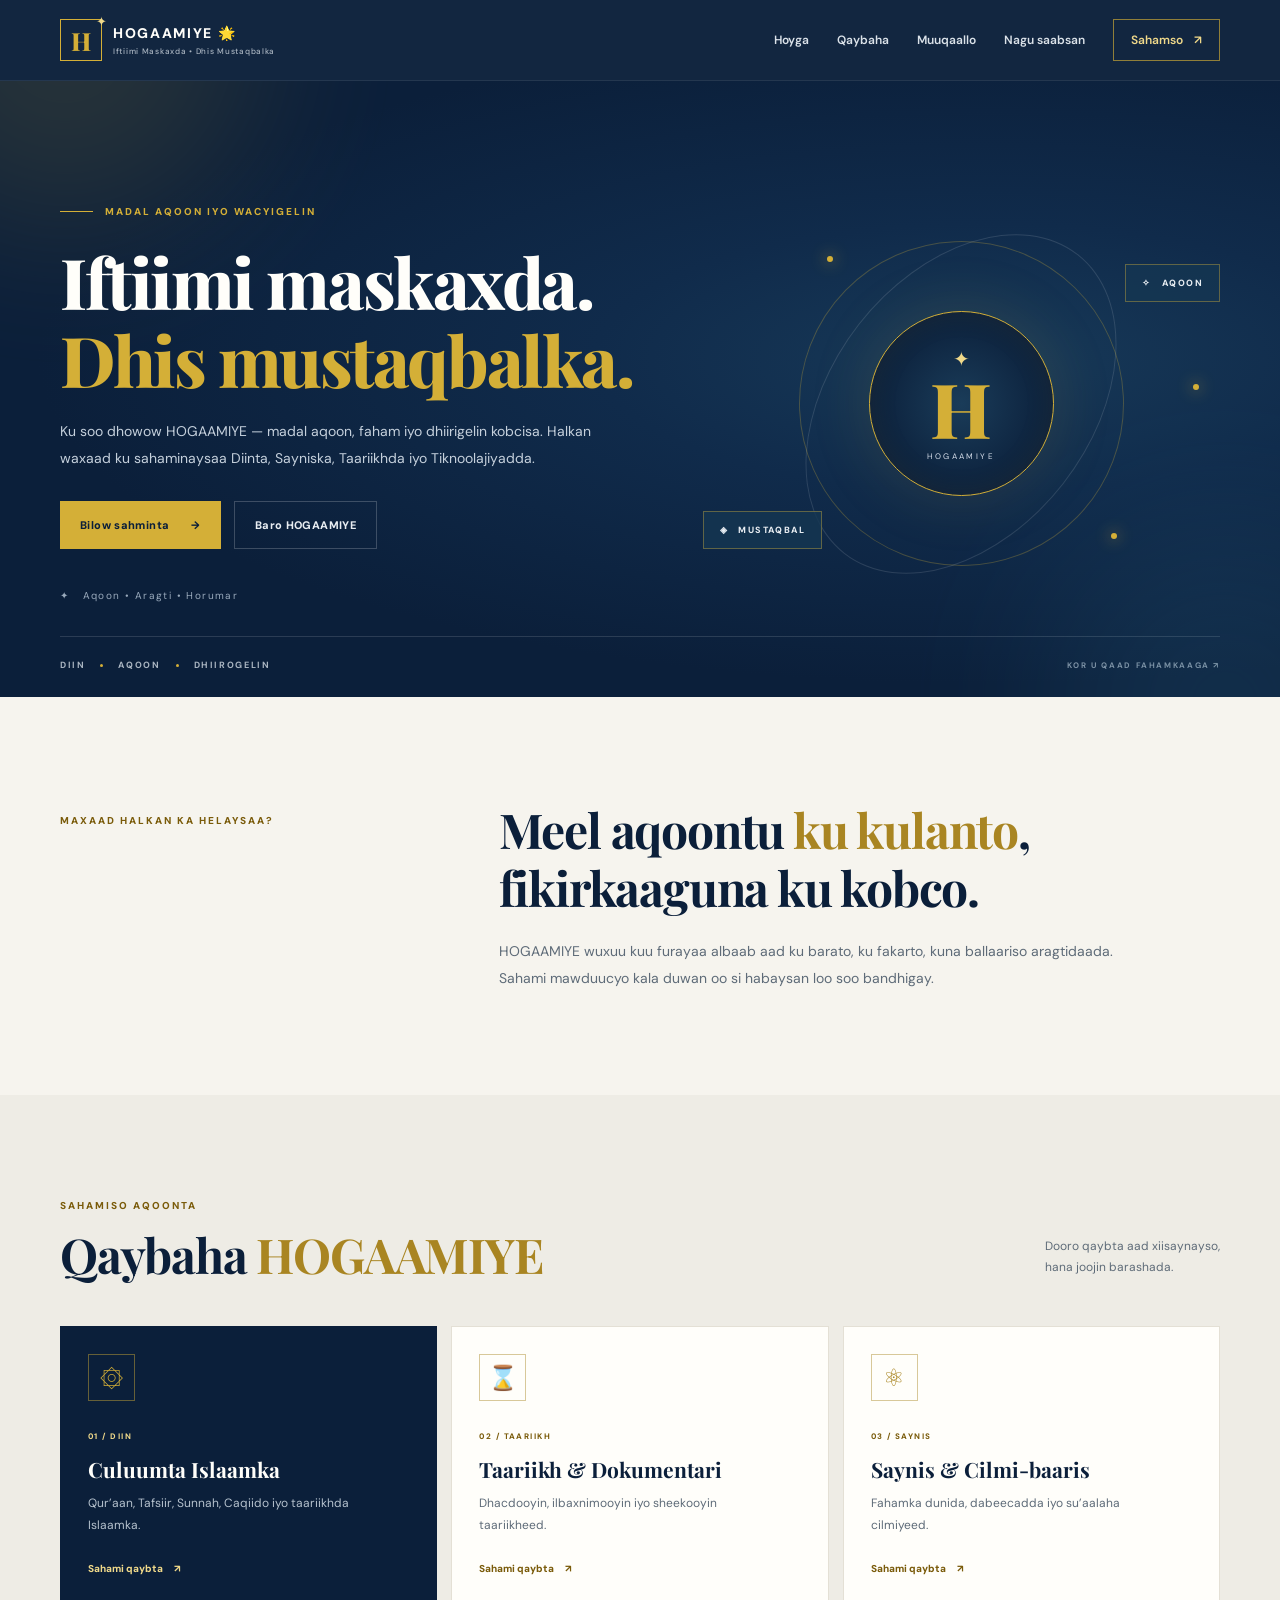
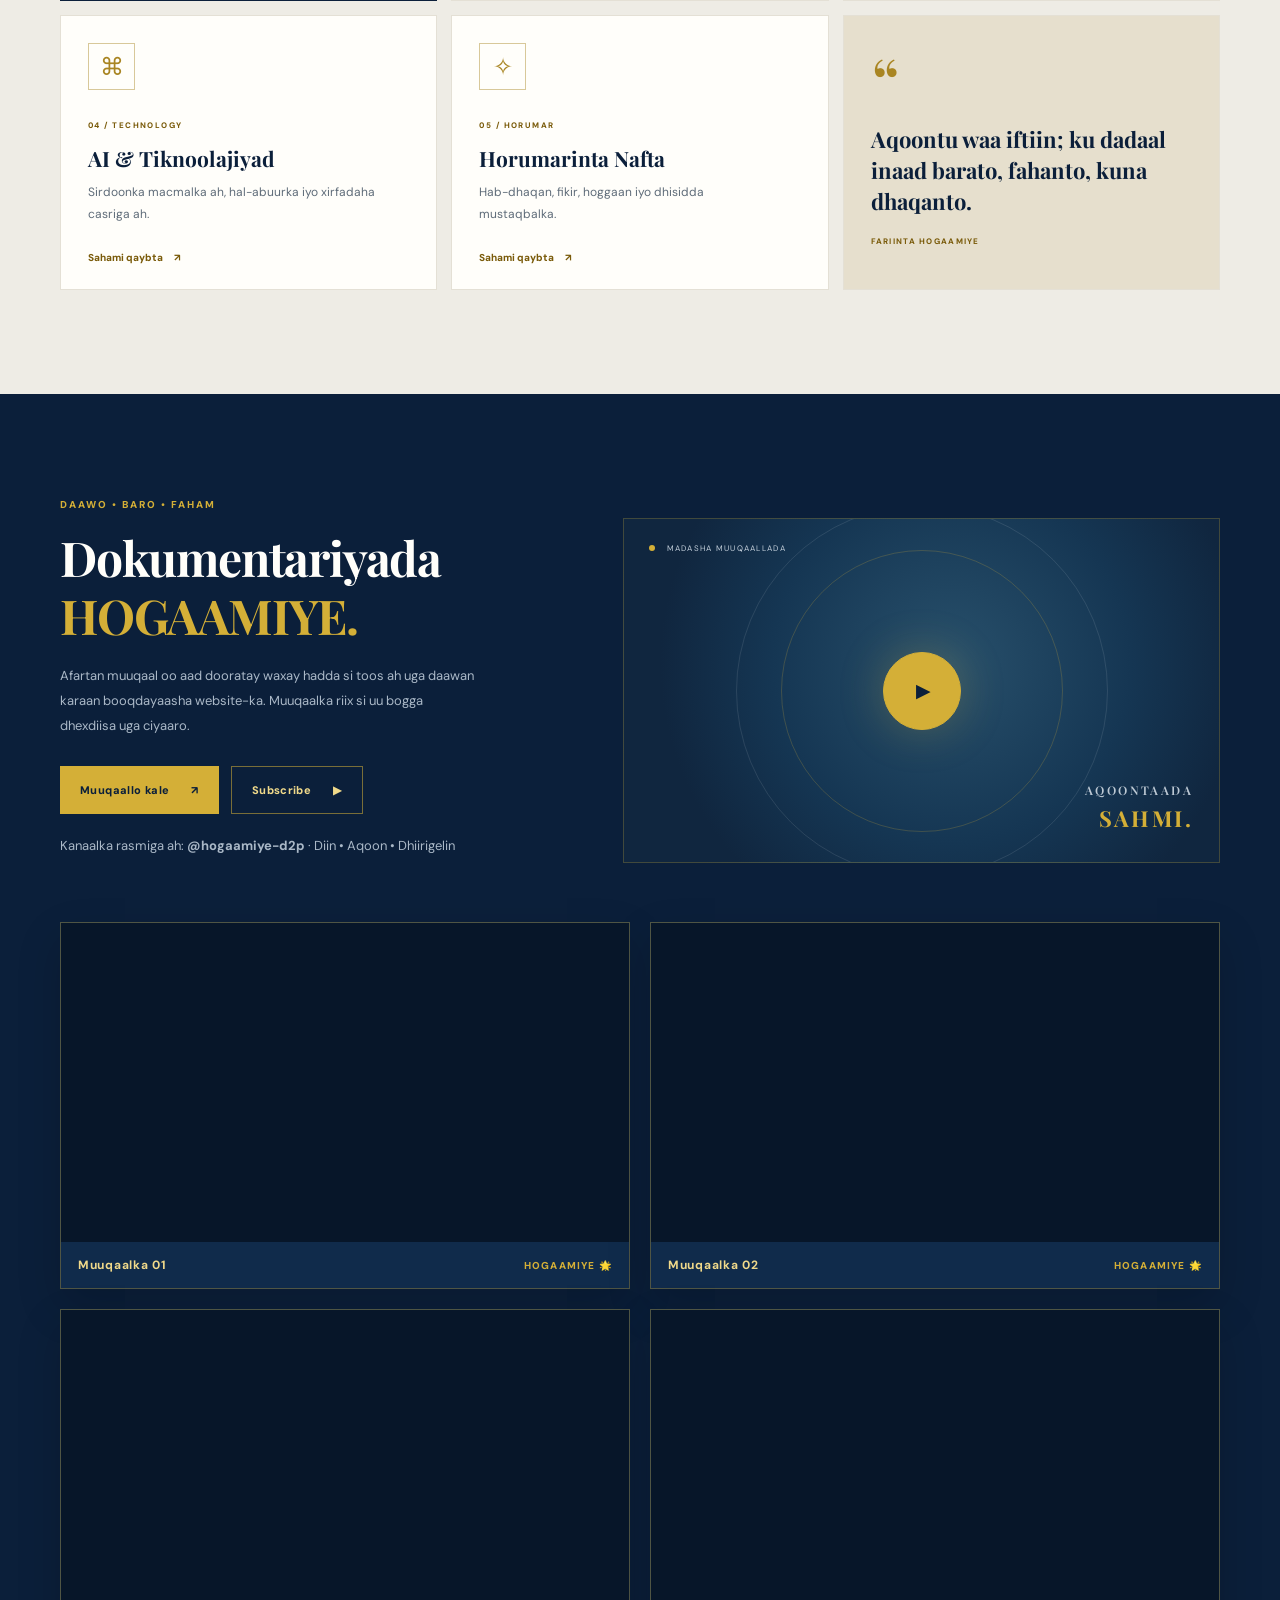
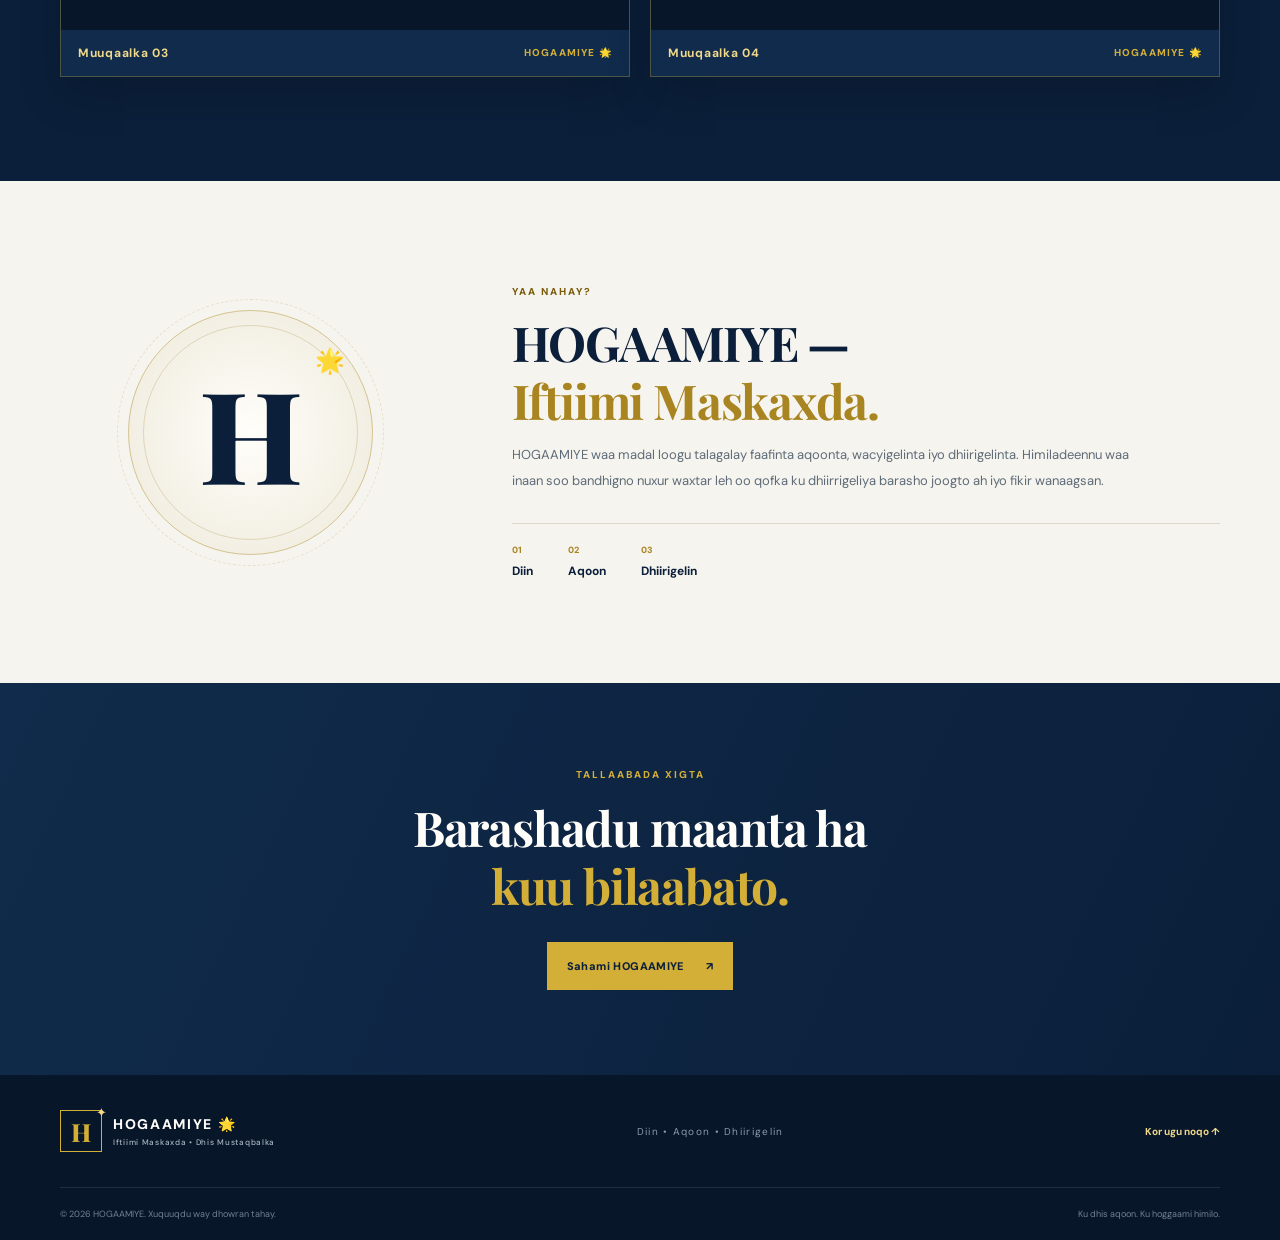
==== commit e954970e: "Update index.html" ====
--- a/index.html
+++ b/index.html
@@ -94,7 +94,7 @@
       <div class="container">
         <div class="section-heading"><div><p class="section-kicker">SAHAMISO AQOONTA</p><h2>Qaybaha <em>HOGAAMIYE</em></h2></div><p>Dooro qaybta aad xiisaynayso,<br>hana joojin barashada.</p></div>
         <div class="topic-grid">
-          <article class="topic-card topic-feature"><div class="topic-icon">۞</div><span class="topic-number">01 / DIIN</span><h3>Culuumta Islaamka</h3><p>Qur’aan, Tafsiir, Sunnah, Caqiido iyo taariikhda Islaamka.</p><a class="topic-link" href="#muuqaallo">Sahami qaybta <span>↗</span></a></article>
+          <article class="topic-card topic-feature"><div class="topic-icon">۞</div><span class="topic-number">01 / DIIN</span><h3>Culuumta Islaamka</h3><p>Qur’aan, Tafsiir, Sunnah, Caqiido iyo taariikhda Islaamka.</p><a class="topic-link" href="diinta.html">Sahami qaybta <span>↗</span></a></article>
           <article class="topic-card"><div class="topic-icon">⌛</div><span class="topic-number">02 / TAARIIKH</span><h3>Taariikh & Dokumentari</h3><p>Dhacdooyin, ilbaxnimooyin iyo sheekooyin taariikheed.</p><a class="topic-link" href="#muuqaallo">Sahami qaybta <span>↗</span></a></article>
           <article class="topic-card"><div class="topic-icon">⚛</div><span class="topic-number">03 / SAYNIS</span><h3>Saynis & Cilmi-baaris</h3><p>Fahamka dunida, dabeecadda iyo su’aalaha cilmiyeed.</p><a class="topic-link" href="#muuqaallo">Sahami qaybta <span>↗</span></a></article>
           <article class="topic-card"><div class="topic-icon">⌘</div><span class="topic-number">04 / TECHNOLOGY</span><h3>AI & Tiknoolajiyad</h3><p>Sirdoonka macmalka ah, hal-abuurka iyo xirfadaha casriga ah.</p><a class="topic-link" href="#muuqaallo">Sahami qaybta <span>↗</span></a></article>
@@ -128,7 +128,7 @@
 
 <div class="video-library" id="video-library" aria-label="Afarta muuqaal ee HOGAAMIYE">
 
-        <div class="video-library" aria-label="Afarta muuqaal ee HOGAAMIYE">
+      
           <article class="video-card">
             <div class="video-frame"><iframe src="https://www.youtube-nocookie.com/embed/nGysJ0yKQR0" title="Muuqaalka koowaad ee HOGAAMIYE" loading="lazy" allow="accelerometer; autoplay; clipboard-write; encrypted-media; gyroscope; picture-in-picture; web-share" referrerpolicy="strict-origin-when-cross-origin" allowfullscreen></iframe></div>
             <div class="video-card-caption"><strong>Muuqaalka 01</strong><span>HOGAAMIYE 🌟</span></div>
--- a/styles.css
+++ b/styles.css
@@ -101,3 +101,12 @@
 .about-copy > p:not(.section-kicker) {
   color: #5e6b78;
 }
+/* HOGAAMIYE — Play Button Accessibility */
+.media-visual {
+  cursor: pointer;
+}
+
+.media-visual:focus-visible {
+  outline: 3px solid var(--gold-light);
+  outline-offset: 5px;
+}
